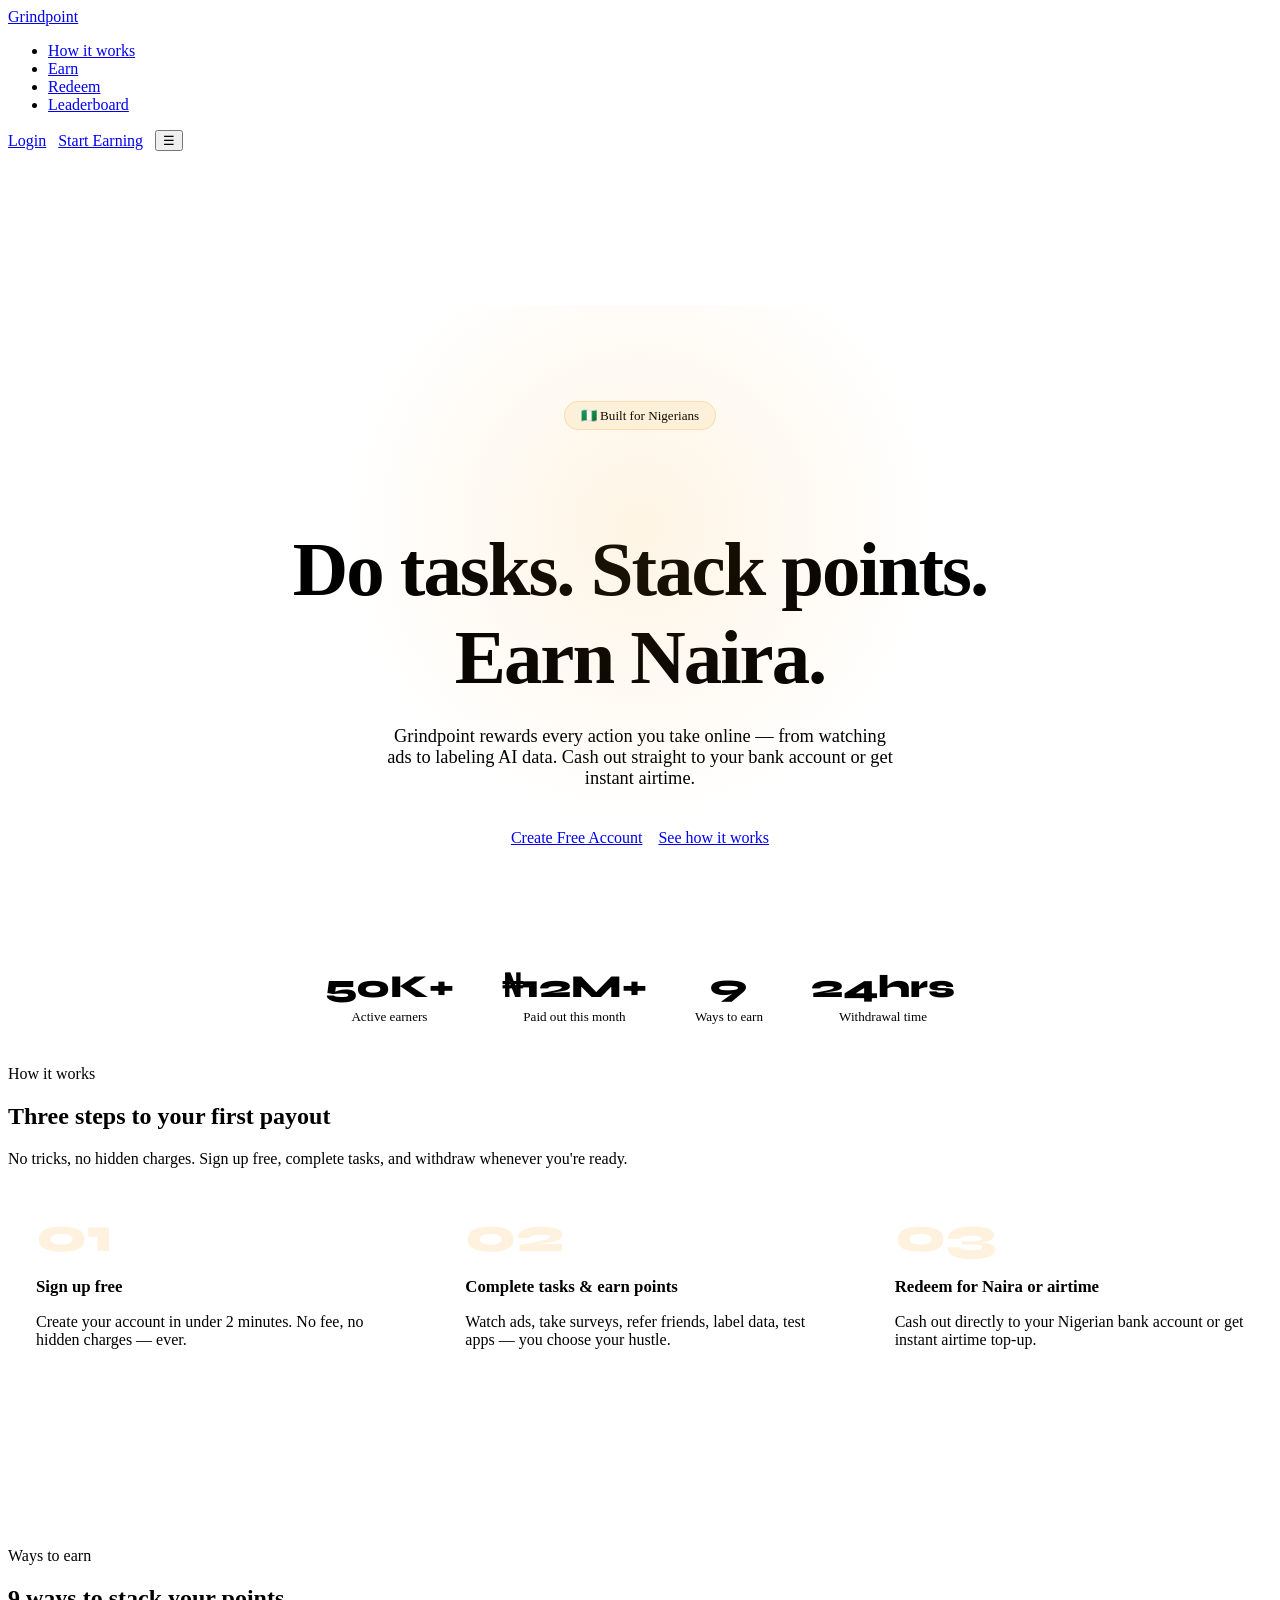
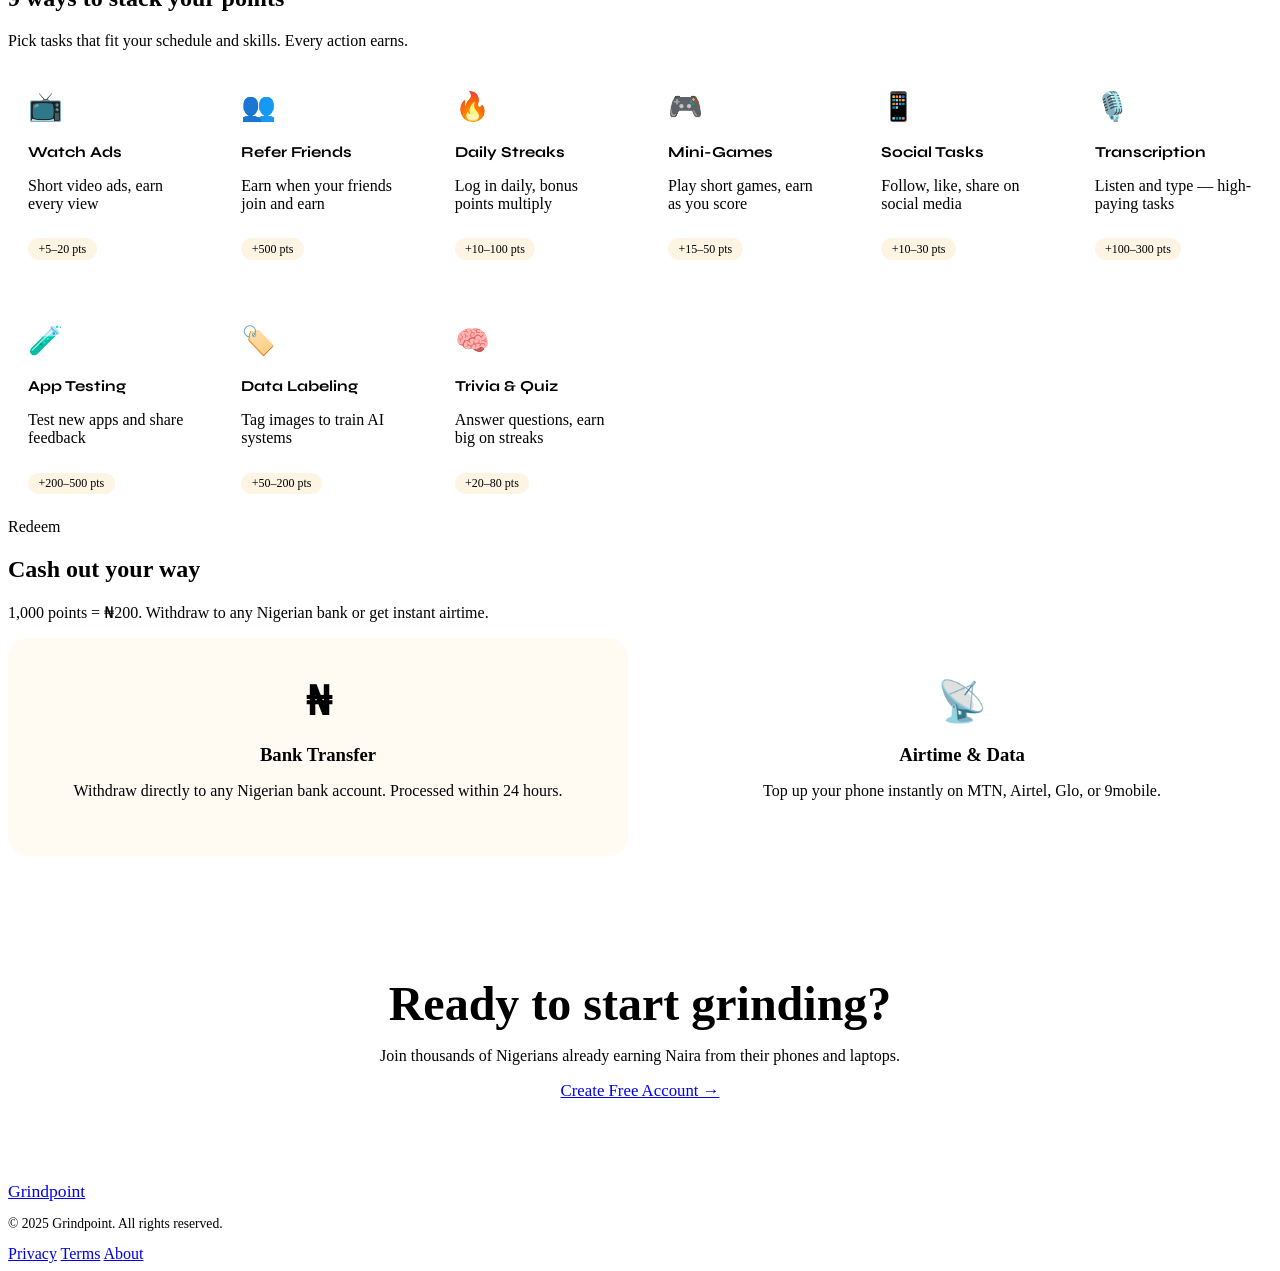
==== index.html @ e547434a "Create index.html for Grindpoint website This commit adds a new HTML file for the Grindpoint website" ====
<!DOCTYPE html>
<html lang="en">
<head>
  <meta charset="UTF-8"/>
  <meta name="viewport" content="width=device-width, initial-scale=1.0"/>
  <title>Grindpoint — Earn Naira Online in Nigeria</title>
  <meta name="description" content="Complete tasks, watch ads, refer friends and earn real Naira. Nigeria's #1 rewards platform."/>
  <!-- Google AdSense -->
  <script async src="https://pagead2.googlesyndication.com/pagead/js/adsbygoogle.js?client=ca-pub-XXXXXXXXXXXXXXXX" crossorigin="anonymous"></script>
  <link rel="preconnect" href="https://fonts.googleapis.com"/>
  <link href="https://fonts.googleapis.com/css2?family=Syne:wght@400;700;800&family=DM+Sans:wght@300;400;500&display=swap" rel="stylesheet"/>
  <link rel="stylesheet" href="css/style.css"/>
  <style>
    .hero { padding: 6rem 5% 5rem; text-align: center; position: relative; overflow: hidden; }
    .hero::before { content:''; position:absolute; top:-80px; left:50%; transform:translateX(-50%); width:600px; height:600px; background:radial-gradient(circle,rgba(245,166,35,0.12) 0%,transparent 70%); pointer-events:none; }
    .hero-badge { display:inline-flex; align-items:center; gap:0.5rem; background:rgba(245,166,35,0.1); border:1px solid rgba(245,166,35,0.25); color:var(--accent); padding:0.35rem 1rem; border-radius:50px; font-size:0.82rem; font-weight:500; margin-bottom:2rem; }
    .hero h1 { font-size:clamp(2.8rem,6vw,5rem); letter-spacing:-2px; margin-bottom:1.5rem; }
    .hero h1 span { color:var(--accent); }
    .hero p { font-size:1.15rem; max-width:520px; margin:0 auto 2.5rem; }
    .hero-btns { display:flex; gap:1rem; justify-content:center; flex-wrap:wrap; }
    .stats-bar { display:flex; justify-content:center; gap:3rem; padding:2.5rem 5%; border-top:1px solid var(--border); border-bottom:1px solid var(--border); flex-wrap:wrap; }
    .stat-item { text-align:center; }
    .stat-num { font-family:'Syne',sans-serif; font-size:2rem; font-weight:800; color:var(--accent); }
    .stat-lbl { font-size:0.82rem; color:var(--muted); margin-top:0.2rem; }
    .steps-grid { display:grid; grid-template-columns:repeat(auto-fit,minmax(220px,1fr)); gap:1.5rem; }
    .step-card { background:var(--card); border:1px solid var(--border); border-radius:var(--radius); padding:1.75rem; transition:border-color 0.2s; }
    .step-card:hover { border-color:rgba(245,166,35,0.3); }
    .step-num { font-family:'Syne',sans-serif; font-size:3rem; font-weight:800; color:rgba(245,166,35,0.15); line-height:1; margin-bottom:1rem; }
    .step-card h3 { font-size:1.05rem; margin-bottom:0.5rem; }
    .earn-grid { display:grid; grid-template-columns:repeat(auto-fill,minmax(180px,1fr)); gap:1rem; }
    .earn-card { background:var(--card); border:1px solid var(--border); border-radius:var(--radius); padding:1.5rem 1.25rem; transition:border-color 0.2s,background 0.2s; }
    .earn-card:hover { border-color:rgba(245,166,35,0.35); background:rgba(245,166,35,0.04); }
    .earn-icon { font-size:1.75rem; margin-bottom:0.75rem; display:block; }
    .earn-card h4 { font-family:'Syne',sans-serif; font-weight:700; font-size:0.95rem; color:var(--text); margin-bottom:0.3rem; }
    .earn-pts { display:inline-block; margin-top:0.6rem; background:rgba(245,166,35,0.12); color:var(--accent); font-size:0.75rem; font-weight:500; padding:0.2rem 0.65rem; border-radius:50px; }
    .redeem-row { display:grid; grid-template-columns:repeat(auto-fit,minmax(260px,1fr)); gap:1.5rem; }
    .redeem-card { background:var(--bg3); border:1px solid var(--border); border-radius:20px; padding:2.5rem 2rem; text-align:center; }
    .redeem-card.featured { border-color:rgba(245,166,35,0.5); background:rgba(245,166,35,0.05); }
    .redeem-big { font-family:'Syne',sans-serif; font-size:2.5rem; font-weight:800; color:var(--accent); margin-bottom:0.5rem; }
    .redeem-card h3 { margin-bottom:0.5rem; }
    .cta-section { text-align:center; background:var(--bg2); border-top:1px solid var(--border); padding:5rem 5%; }
    .cta-section h2 { font-size:clamp(2rem,4vw,3rem); margin-bottom:1rem; }
    .ad-slot { margin: 2rem auto; max-width: 728px; text-align: center; min-height: 90px; background: var(--card); border: 1px dashed var(--border); border-radius: var(--radius); display: flex; align-items: center; justify-content: center; }
  </style>
</head>
<body>

<nav>
  <a href="index.html" class="logo">Grind<span>point</span></a>
  <ul class="nav-links" id="nav-links">
    <li><a href="#how-it-works">How it works</a></li>
    <li><a href="#earn">Earn</a></li>
    <li><a href="#redeem">Redeem</a></li>
    <li><a href="leaderboard.html">Leaderboard</a></li>
  </ul>
  <div style="display:flex;gap:0.75rem;align-items:center;">
    <a href="login.html" class="btn btn-ghost btn-sm">Login</a>
    <a href="register.html" class="btn btn-primary btn-sm">Start Earning</a>
    <button class="nav-mobile-toggle" onclick="document.getElementById('nav-links').classList.toggle('open')">☰</button>
  </div>
</nav>

<!-- AdSense Banner -->
<div class="ad-slot">
  <ins class="adsbygoogle" style="display:block" data-ad-client="ca-pub-XXXXXXXXXXXXXXXX" data-ad-slot="1234567890" data-ad-format="auto" data-full-width-responsive="true"></ins>
</div>

<!-- HERO -->
<section class="hero">
  <div class="hero-badge fade-up">🇳🇬 Built for Nigerians</div>
  <h1 class="fade-up-2">Do tasks. Stack points.<br><span>Earn Naira.</span></h1>
  <p class="fade-up-3">Grindpoint rewards every action you take online — from watching ads to labeling AI data. Cash out straight to your bank account or get instant airtime.</p>
  <div class="hero-btns fade-up-3">
    <a href="register.html" class="btn btn-primary">Create Free Account</a>
    <a href="#how-it-works" class="btn btn-ghost">See how it works</a>
  </div>
</section>

<!-- STATS -->
<div class="stats-bar">
  <div class="stat-item"><div class="stat-num">50K+</div><div class="stat-lbl">Active earners</div></div>
  <div class="stat-item"><div class="stat-num">₦12M+</div><div class="stat-lbl">Paid out this month</div></div>
  <div class="stat-item"><div class="stat-num">9</div><div class="stat-lbl">Ways to earn</div></div>
  <div class="stat-item"><div class="stat-num">24hrs</div><div class="stat-lbl">Withdrawal time</div></div>
</div>

<!-- HOW IT WORKS -->
<section class="section" id="how-it-works">
  <div class="container">
    <div class="section-label">How it works</div>
    <h2 class="section-title">Three steps to your first payout</h2>
    <p class="section-sub">No tricks, no hidden charges. Sign up free, complete tasks, and withdraw whenever you're ready.</p>
    <div class="steps-grid">
      <div class="step-card"><div class="step-num">01</div><h3>Sign up free</h3><p>Create your account in under 2 minutes. No fee, no hidden charges — ever.</p></div>
      <div class="step-card"><div class="step-num">02</div><h3>Complete tasks & earn points</h3><p>Watch ads, take surveys, refer friends, label data, test apps — you choose your hustle.</p></div>
      <div class="step-card"><div class="step-num">03</div><h3>Redeem for Naira or airtime</h3><p>Cash out directly to your Nigerian bank account or get instant airtime top-up.</p></div>
    </div>
  </div>
</section>

<!-- AdSense mid-page -->
<div class="ad-slot container">
  <ins class="adsbygoogle" style="display:block" data-ad-client="ca-pub-XXXXXXXXXXXXXXXX" data-ad-slot="0987654321" data-ad-format="auto" data-full-width-responsive="true"></ins>
</div>

<!-- EARN METHODS -->
<section class="section" id="earn" style="background:var(--bg2);">
  <div class="container">
    <div class="section-label">Ways to earn</div>
    <h2 class="section-title">9 ways to stack your points</h2>
    <p class="section-sub">Pick tasks that fit your schedule and skills. Every action earns.</p>
    <div class="earn-grid">
      <div class="earn-card"><span class="earn-icon">📺</span><h4>Watch Ads</h4><p>Short video ads, earn every view</p><span class="earn-pts">+5–20 pts</span></div>
      <div class="earn-card"><span class="earn-icon">👥</span><h4>Refer Friends</h4><p>Earn when your friends join and earn</p><span class="earn-pts">+500 pts</span></div>
      <div class="earn-card"><span class="earn-icon">🔥</span><h4>Daily Streaks</h4><p>Log in daily, bonus points multiply</p><span class="earn-pts">+10–100 pts</span></div>
      <div class="earn-card"><span class="earn-icon">🎮</span><h4>Mini-Games</h4><p>Play short games, earn as you score</p><span class="earn-pts">+15–50 pts</span></div>
      <div class="earn-card"><span class="earn-icon">📱</span><h4>Social Tasks</h4><p>Follow, like, share on social media</p><span class="earn-pts">+10–30 pts</span></div>
      <div class="earn-card"><span class="earn-icon">🎙️</span><h4>Transcription</h4><p>Listen and type — high-paying tasks</p><span class="earn-pts">+100–300 pts</span></div>
      <div class="earn-card"><span class="earn-icon">🧪</span><h4>App Testing</h4><p>Test new apps and share feedback</p><span class="earn-pts">+200–500 pts</span></div>
      <div class="earn-card"><span class="earn-icon">🏷️</span><h4>Data Labeling</h4><p>Tag images to train AI systems</p><span class="earn-pts">+50–200 pts</span></div>
      <div class="earn-card"><span class="earn-icon">🧠</span><h4>Trivia & Quiz</h4><p>Answer questions, earn big on streaks</p><span class="earn-pts">+20–80 pts</span></div>
    </div>
  </div>
</section>

<!-- REDEEM -->
<section class="section" id="redeem">
  <div class="container">
    <div class="section-label">Redeem</div>
    <h2 class="section-title">Cash out your way</h2>
    <p class="section-sub">1,000 points = ₦200. Withdraw to any Nigerian bank or get instant airtime.</p>
    <div class="redeem-row">
      <div class="redeem-card featured"><div class="redeem-big">₦</div><h3>Bank Transfer</h3><p>Withdraw directly to any Nigerian bank account. Processed within 24 hours.</p></div>
      <div class="redeem-card"><div class="redeem-big">📡</div><h3>Airtime & Data</h3><p>Top up your phone instantly on MTN, Airtel, Glo, or 9mobile.</p></div>
    </div>
  </div>
</section>

<!-- CTA -->
<section class="cta-section">
  <h2>Ready to start grinding?</h2>
  <p>Join thousands of Nigerians already earning Naira from their phones and laptops.</p>
  <a href="register.html" class="btn btn-primary" style="font-size:1.05rem;padding:1rem 2.5rem;margin-top:1rem;">Create Free Account →</a>
</section>

<footer>
  <a href="index.html" class="logo" style="font-size:1.1rem;">Grind<span>point</span></a>
  <p style="font-size:0.85rem;">© 2025 Grindpoint. All rights reserved.</p>
  <div class="footer-links">
    <a href="privacy.html">Privacy</a>
    <a href="terms.html">Terms</a>
    <a href="about.html">About</a>
  </div>
</footer>

<script>(adsbygoogle = window.adsbygoogle || []).push({});</script>
</body>
</html>
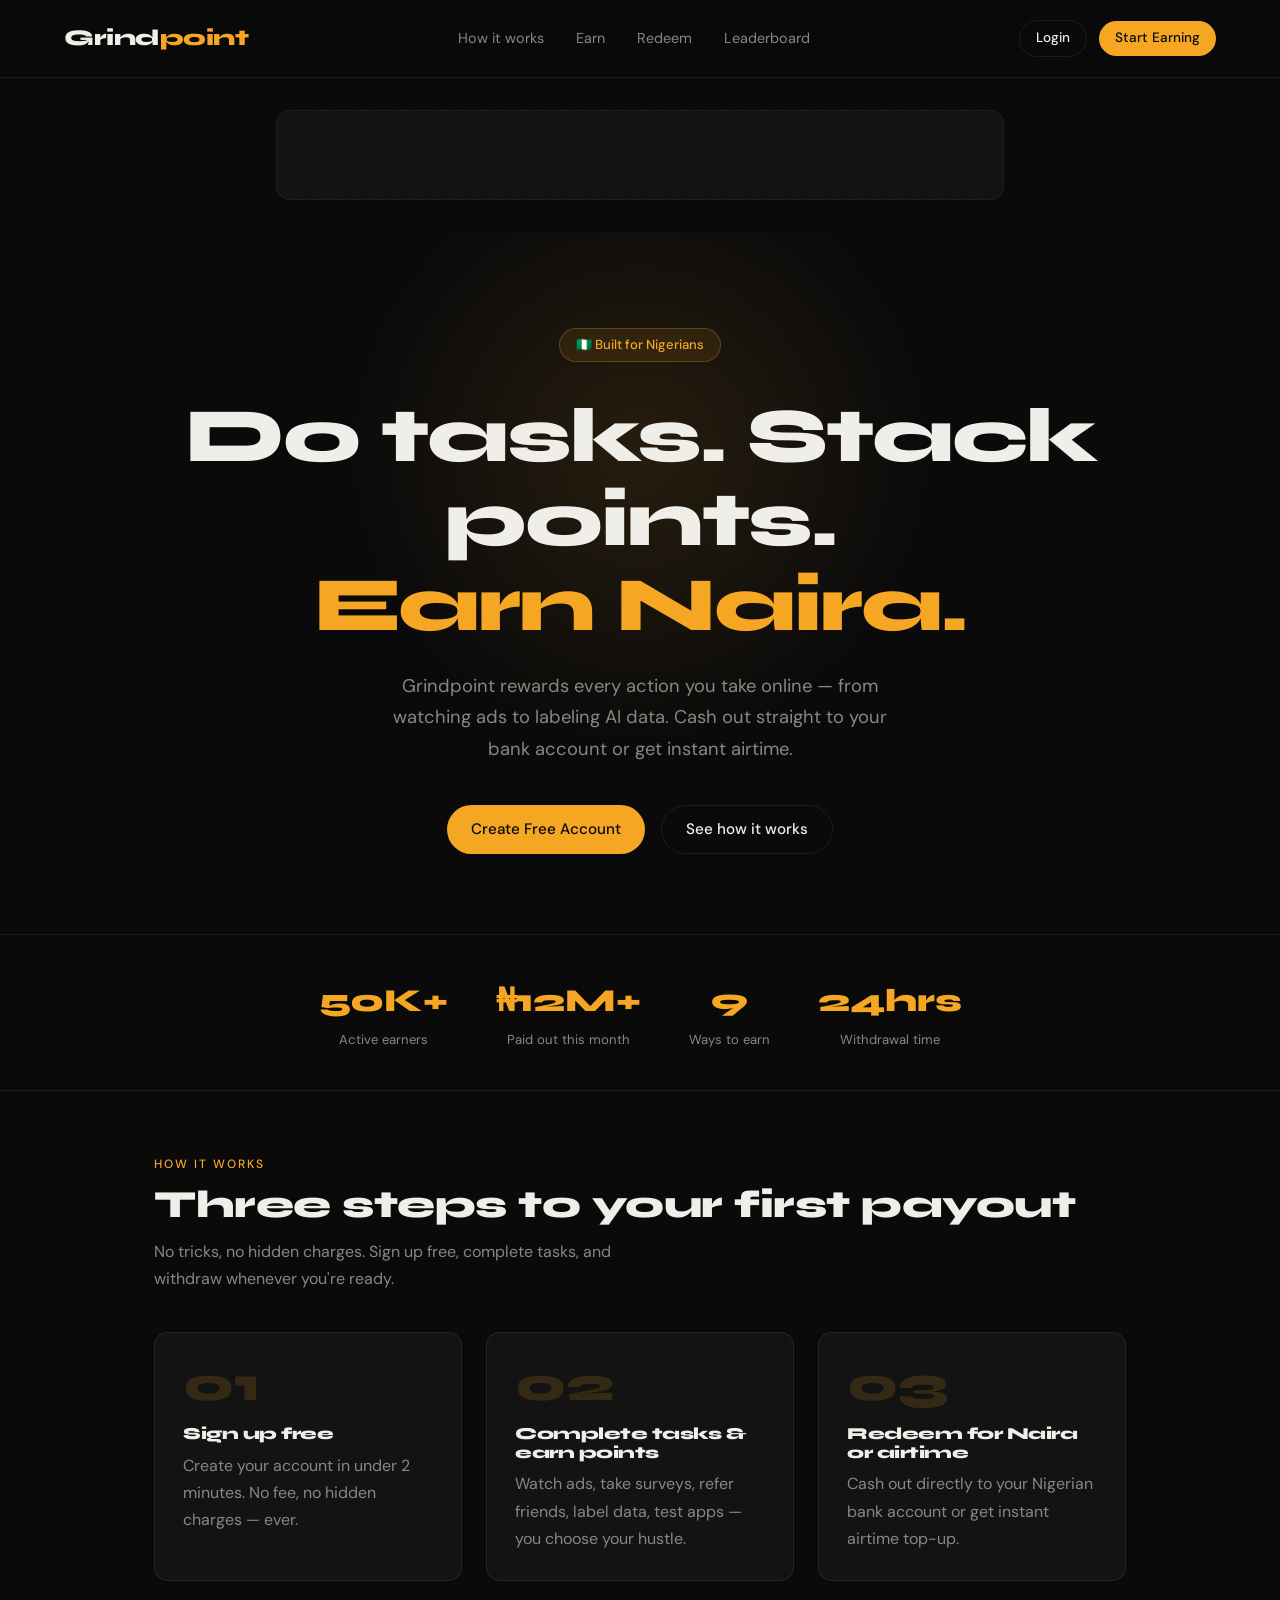
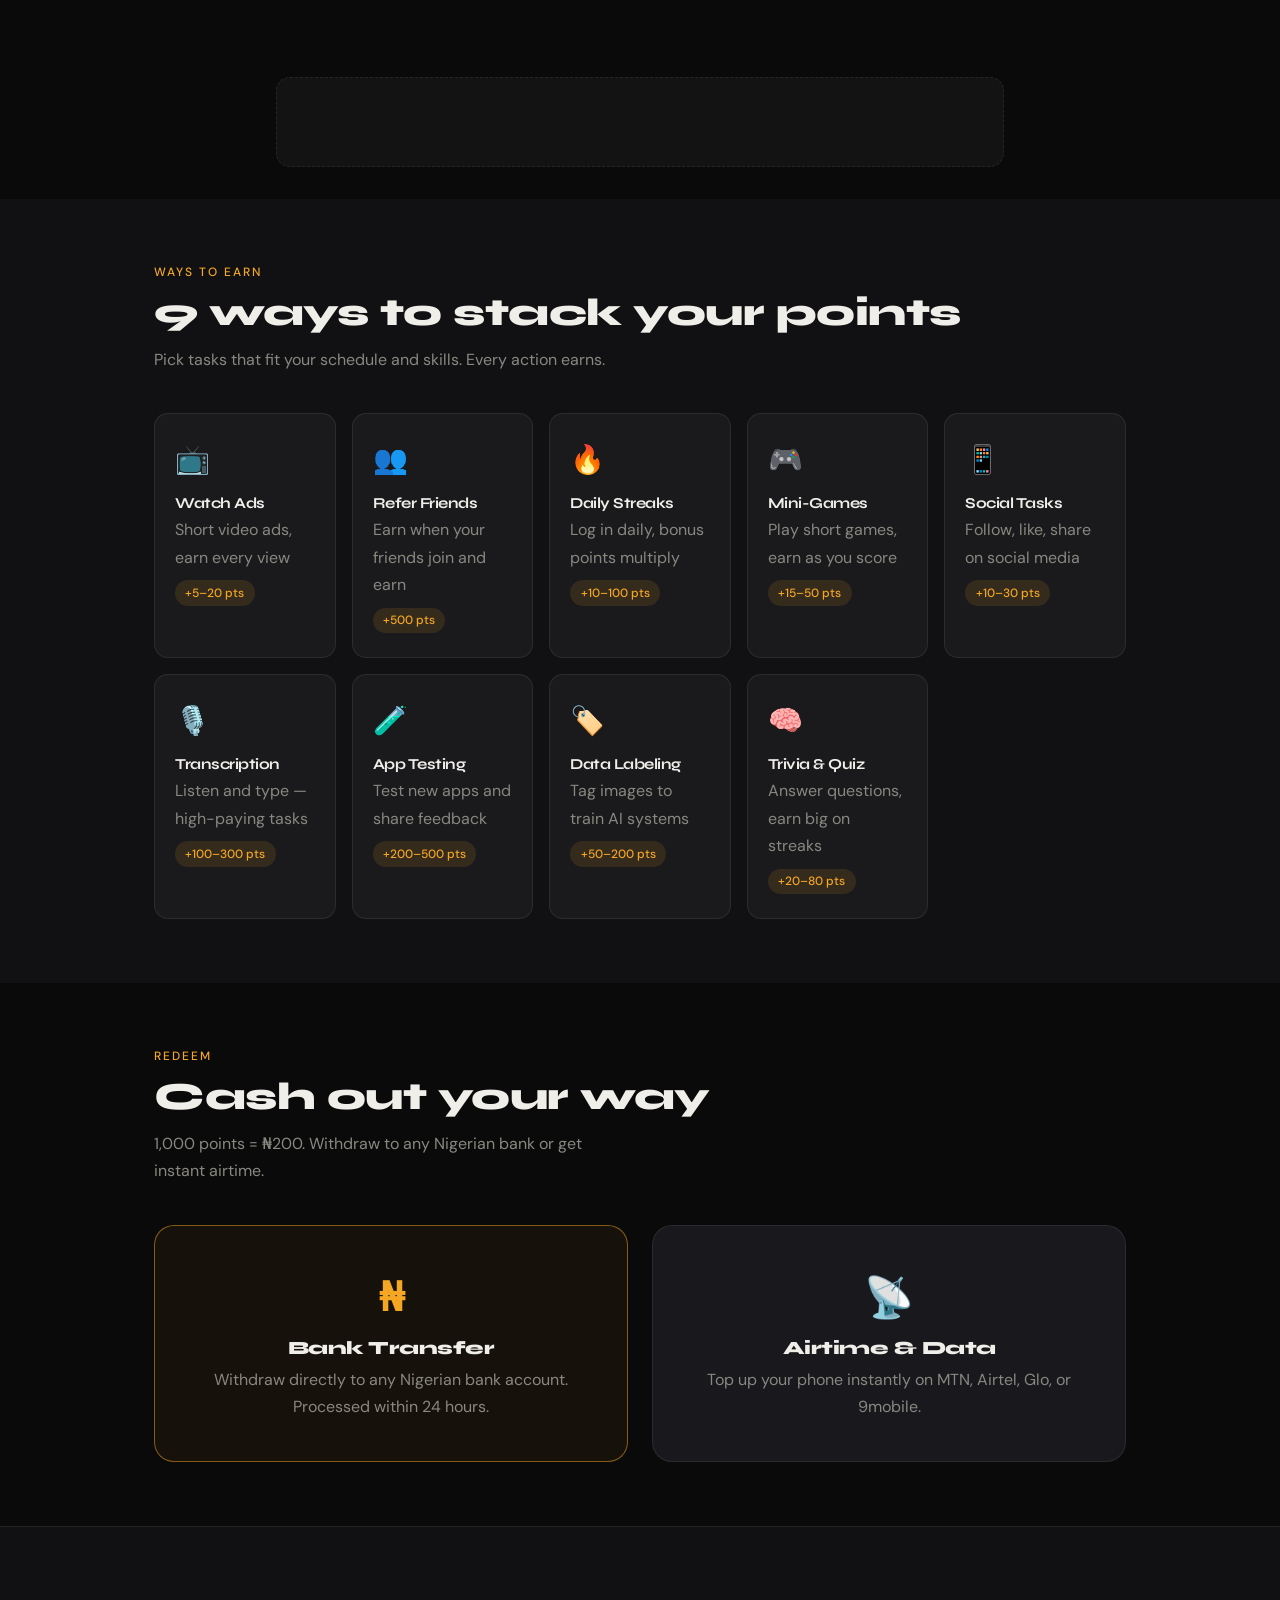
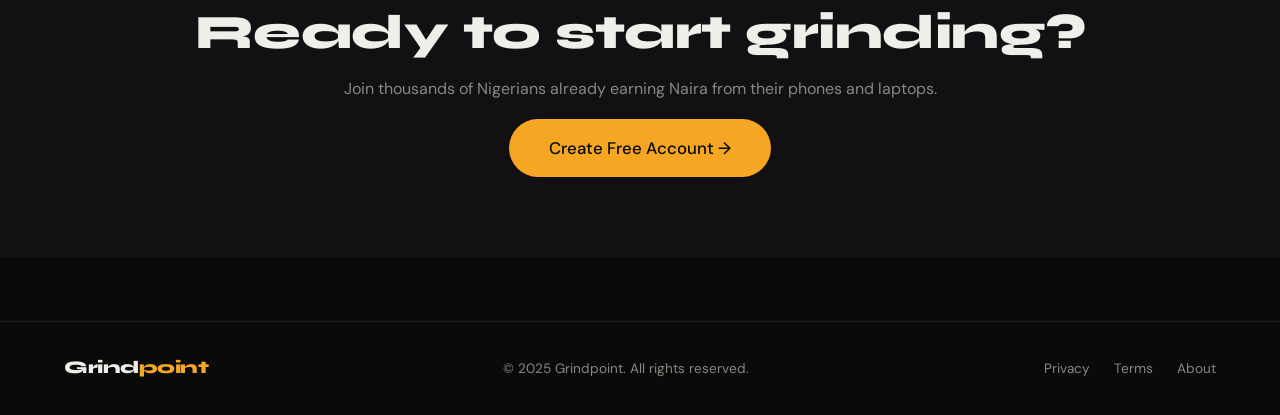
==== commit 2af09536: "Add Google Ads script to index.html Added Google Ads script for monetization." ====
--- a/index.html
+++ b/index.html
@@ -1,6 +1,8 @@
 <!DOCTYPE html>
 <html lang="en">
 <head>
+  <script async src="https://pagead2.googlesyndication.com/pagead/js/adsbygoogle.js?client=ca-pub-2584816616413650"
+     crossorigin="anonymous"></script>
   <meta charset="UTF-8"/>
   <meta name="viewport" content="width=device-width, initial-scale=1.0"/>
   <title>Grindpoint — Earn Naira Online in Nigeria</title>
--- a/css/style.css
+++ b/css/style.css
@@ -0,0 +1,416 @@
+/* =============================================
+   GRINDPOINT — Global Stylesheet
+   Dark mode, Nigerian hustle energy
+   ============================================= */
+
+*, *::before, *::after { box-sizing: border-box; margin: 0; padding: 0; }
+
+:root {
+  --bg:       #0a0a0b;
+  --bg2:      #111114;
+  --bg3:      #18181d;
+  --bg4:      #1f1f26;
+  --accent:   #f5a623;
+  --accent2:  #ff6b35;
+  --success:  #22c55e;
+  --danger:   #ef4444;
+  --warning:  #f59e0b;
+  --text:     #f0eee8;
+  --muted:    #888880;
+  --border:   rgba(255,255,255,0.08);
+  --card:     rgba(255,255,255,0.04);
+  --radius:   14px;
+  --radius-sm:8px;
+  --shadow:   0 4px 24px rgba(0,0,0,0.4);
+}
+
+body {
+  background: var(--bg);
+  color: var(--text);
+  font-family: 'DM Sans', sans-serif;
+  font-size: 16px;
+  line-height: 1.6;
+  min-height: 100vh;
+  overflow-x: hidden;
+}
+
+/* ── Typography ─────────────────────────────── */
+h1,h2,h3,h4,h5 {
+  font-family: 'Syne', sans-serif;
+  font-weight: 800;
+  line-height: 1.1;
+  letter-spacing: -0.5px;
+}
+
+a { color: var(--accent); text-decoration: none; }
+a:hover { opacity: 0.85; }
+
+p { color: var(--muted); line-height: 1.7; }
+
+/* ── Layout ─────────────────────────────────── */
+.container { max-width: 1100px; margin: 0 auto; padding: 0 5%; }
+.container-sm { max-width: 560px; margin: 0 auto; padding: 0 5%; }
+
+/* ── Navigation ─────────────────────────────── */
+nav {
+  display: flex;
+  align-items: center;
+  justify-content: space-between;
+  padding: 1.25rem 5%;
+  border-bottom: 1px solid var(--border);
+  position: sticky;
+  top: 0;
+  background: rgba(10,10,11,0.92);
+  backdrop-filter: blur(12px);
+  z-index: 100;
+}
+
+.logo {
+  font-family: 'Syne', sans-serif;
+  font-weight: 800;
+  font-size: 1.4rem;
+  letter-spacing: -0.5px;
+  color: var(--text);
+}
+.logo span { color: var(--accent); }
+
+.nav-links { display: flex; gap: 2rem; list-style: none; align-items: center; }
+.nav-links a { color: var(--muted); font-size: 0.9rem; transition: color 0.2s; }
+.nav-links a:hover { color: var(--text); }
+.nav-links a.active { color: var(--text); }
+
+.nav-mobile-toggle { display: none; background: none; border: none; color: var(--text); font-size: 1.5rem; cursor: pointer; }
+
+/* ── Buttons ─────────────────────────────────── */
+.btn {
+  display: inline-flex;
+  align-items: center;
+  gap: 0.5rem;
+  padding: 0.7rem 1.5rem;
+  border-radius: 50px;
+  font-family: 'DM Sans', sans-serif;
+  font-weight: 500;
+  font-size: 0.95rem;
+  cursor: pointer;
+  border: none;
+  transition: opacity 0.2s, transform 0.15s;
+  text-decoration: none;
+}
+.btn:hover { opacity: 0.88; transform: translateY(-1px); }
+.btn:active { transform: translateY(0); }
+
+.btn-primary { background: var(--accent); color: #0a0a0b; }
+.btn-ghost { background: transparent; color: var(--text); border: 1px solid var(--border); }
+.btn-ghost:hover { border-color: rgba(255,255,255,0.25); background: var(--card); }
+.btn-danger { background: var(--danger); color: #fff; }
+.btn-success { background: var(--success); color: #fff; }
+.btn-sm { padding: 0.4rem 1rem; font-size: 0.85rem; }
+.btn-block { width: 100%; justify-content: center; border-radius: var(--radius); }
+.btn:disabled { opacity: 0.5; cursor: not-allowed; transform: none; }
+
+/* ── Cards ───────────────────────────────────── */
+.card {
+  background: var(--card);
+  border: 1px solid var(--border);
+  border-radius: var(--radius);
+  padding: 1.5rem;
+  transition: border-color 0.2s;
+}
+.card:hover { border-color: rgba(245,166,35,0.25); }
+.card-title {
+  font-family: 'Syne', sans-serif;
+  font-weight: 700;
+  font-size: 1rem;
+  color: var(--text);
+  margin-bottom: 0.4rem;
+}
+
+/* ── Forms ───────────────────────────────────── */
+.form-group { margin-bottom: 1.25rem; }
+.form-label {
+  display: block;
+  font-size: 0.85rem;
+  font-weight: 500;
+  color: var(--muted);
+  margin-bottom: 0.4rem;
+  letter-spacing: 0.3px;
+}
+.form-input {
+  width: 100%;
+  background: var(--bg3);
+  border: 1px solid var(--border);
+  border-radius: var(--radius-sm);
+  color: var(--text);
+  font-family: 'DM Sans', sans-serif;
+  font-size: 0.95rem;
+  padding: 0.75rem 1rem;
+  outline: none;
+  transition: border-color 0.2s;
+}
+.form-input:focus { border-color: var(--accent); }
+.form-input::placeholder { color: var(--muted); }
+select.form-input { cursor: pointer; }
+
+/* ── Alerts ──────────────────────────────────── */
+.alert {
+  padding: 0.85rem 1.1rem;
+  border-radius: var(--radius-sm);
+  font-size: 0.9rem;
+  margin-bottom: 1rem;
+  display: none;
+}
+.alert.show { display: block; }
+.alert-error { background: rgba(239,68,68,0.12); border: 1px solid rgba(239,68,68,0.3); color: #fca5a5; }
+.alert-success { background: rgba(34,197,94,0.12); border: 1px solid rgba(34,197,94,0.3); color: #86efac; }
+.alert-info { background: rgba(245,166,35,0.1); border: 1px solid rgba(245,166,35,0.25); color: var(--accent); }
+
+/* ── Badges ──────────────────────────────────── */
+.badge {
+  display: inline-flex;
+  align-items: center;
+  gap: 0.3rem;
+  padding: 0.2rem 0.7rem;
+  border-radius: 50px;
+  font-size: 0.75rem;
+  font-weight: 500;
+}
+.badge-accent { background: rgba(245,166,35,0.12); color: var(--accent); border: 1px solid rgba(245,166,35,0.25); }
+.badge-success { background: rgba(34,197,94,0.12); color: var(--success); }
+.badge-danger { background: rgba(239,68,68,0.12); color: var(--danger); }
+.badge-muted { background: var(--card); color: var(--muted); }
+
+/* ── Points display ──────────────────────────── */
+.points-big {
+  font-family: 'Syne', sans-serif;
+  font-size: 2.8rem;
+  font-weight: 800;
+  color: var(--accent);
+  line-height: 1;
+}
+.points-label { font-size: 0.82rem; color: var(--muted); margin-top: 0.3rem; }
+
+/* ── Tables ──────────────────────────────────── */
+.table-wrap { overflow-x: auto; border-radius: var(--radius); border: 1px solid var(--border); }
+table { width: 100%; border-collapse: collapse; font-size: 0.9rem; }
+thead { background: var(--bg3); }
+thead th { padding: 0.9rem 1rem; text-align: left; font-size: 0.78rem; color: var(--muted); font-weight: 500; letter-spacing: 0.5px; text-transform: uppercase; }
+tbody tr { border-top: 1px solid var(--border); transition: background 0.15s; }
+tbody tr:hover { background: var(--card); }
+tbody td { padding: 0.85rem 1rem; color: var(--text); }
+
+/* ── Section styles ──────────────────────────── */
+.section { padding: 4rem 0; }
+.section-label { font-size: 0.75rem; font-weight: 500; color: var(--accent); letter-spacing: 2px; text-transform: uppercase; margin-bottom: 0.6rem; }
+.section-title { font-size: clamp(1.8rem, 3vw, 2.5rem); margin-bottom: 0.75rem; }
+.section-sub { color: var(--muted); max-width: 480px; margin-bottom: 2.5rem; }
+
+/* ── Divider ─────────────────────────────────── */
+.divider { border: none; border-top: 1px solid var(--border); margin: 2rem 0; }
+
+/* ── Loader ──────────────────────────────────── */
+.spinner {
+  width: 20px; height: 20px;
+  border: 2px solid rgba(245,166,35,0.3);
+  border-top-color: var(--accent);
+  border-radius: 50%;
+  animation: spin 0.6s linear infinite;
+  display: inline-block;
+}
+@keyframes spin { to { transform: rotate(360deg); } }
+
+.page-loader {
+  position: fixed; inset: 0;
+  background: var(--bg);
+  display: flex; align-items: center; justify-content: center;
+  z-index: 999;
+  transition: opacity 0.3s;
+}
+.page-loader.hidden { opacity: 0; pointer-events: none; }
+
+/* ── Toast notifications ─────────────────────── */
+#toast-container {
+  position: fixed;
+  bottom: 2rem; right: 2rem;
+  z-index: 9999;
+  display: flex;
+  flex-direction: column;
+  gap: 0.75rem;
+}
+.toast {
+  background: var(--bg3);
+  border: 1px solid var(--border);
+  border-radius: var(--radius-sm);
+  padding: 0.85rem 1.25rem;
+  font-size: 0.9rem;
+  color: var(--text);
+  min-width: 260px;
+  animation: slideIn 0.3s ease;
+  display: flex;
+  align-items: center;
+  gap: 0.75rem;
+}
+.toast.success { border-color: rgba(34,197,94,0.4); }
+.toast.error { border-color: rgba(239,68,68,0.4); }
+@keyframes slideIn { from { opacity:0; transform: translateX(20px); } to { opacity:1; transform: translateX(0); } }
+
+/* ── Stats grid ──────────────────────────────── */
+.stats-row {
+  display: grid;
+  grid-template-columns: repeat(auto-fit, minmax(160px, 1fr));
+  gap: 1rem;
+  margin-bottom: 2rem;
+}
+.stat-card {
+  background: var(--card);
+  border: 1px solid var(--border);
+  border-radius: var(--radius);
+  padding: 1.25rem;
+}
+.stat-num { font-family: 'Syne', sans-serif; font-size: 1.8rem; font-weight: 800; color: var(--accent); }
+.stat-lbl { font-size: 0.8rem; color: var(--muted); margin-top: 0.2rem; }
+
+/* ── Auth pages ──────────────────────────────── */
+.auth-wrap {
+  min-height: 100vh;
+  display: flex;
+  align-items: center;
+  justify-content: center;
+  padding: 2rem 5%;
+}
+.auth-box {
+  background: var(--bg2);
+  border: 1px solid var(--border);
+  border-radius: 20px;
+  padding: 2.5rem;
+  width: 100%;
+  max-width: 440px;
+}
+.auth-logo { text-align: center; margin-bottom: 2rem; }
+.auth-title { font-family: 'Syne', sans-serif; font-size: 1.6rem; font-weight: 800; margin-bottom: 0.4rem; }
+.auth-sub { color: var(--muted); font-size: 0.9rem; margin-bottom: 2rem; }
+
+/* ── Dashboard sidebar layout ────────────────── */
+.dash-layout {
+  display: flex;
+  min-height: 100vh;
+}
+.sidebar {
+  width: 240px;
+  background: var(--bg2);
+  border-right: 1px solid var(--border);
+  padding: 1.5rem 0;
+  position: fixed;
+  top: 0;
+  left: 0;
+  height: 100vh;
+  overflow-y: auto;
+  z-index: 50;
+  transition: transform 0.3s;
+}
+.sidebar-logo { padding: 0 1.5rem 1.5rem; border-bottom: 1px solid var(--border); margin-bottom: 1rem; }
+.sidebar-nav { list-style: none; }
+.sidebar-nav li a {
+  display: flex;
+  align-items: center;
+  gap: 0.75rem;
+  padding: 0.75rem 1.5rem;
+  color: var(--muted);
+  font-size: 0.9rem;
+  transition: color 0.2s, background 0.2s;
+  border-radius: 0;
+}
+.sidebar-nav li a:hover { color: var(--text); background: var(--card); }
+.sidebar-nav li a.active { color: var(--accent); background: rgba(245,166,35,0.08); border-right: 2px solid var(--accent); }
+.sidebar-nav li a .nav-icon { font-size: 1.1rem; width: 20px; text-align: center; }
+
+.dash-main {
+  margin-left: 240px;
+  flex: 1;
+  padding: 2rem;
+  max-width: calc(100% - 240px);
+}
+.dash-header-bar {
+  display: flex;
+  justify-content: space-between;
+  align-items: center;
+  margin-bottom: 2rem;
+}
+.dash-header-bar h1 { font-size: 1.5rem; }
+
+/* ── Task cards ──────────────────────────────── */
+.tasks-grid { display: grid; grid-template-columns: repeat(auto-fill, minmax(280px,1fr)); gap: 1.25rem; }
+.task-card {
+  background: var(--card);
+  border: 1px solid var(--border);
+  border-radius: var(--radius);
+  padding: 1.5rem;
+  display: flex;
+  flex-direction: column;
+  gap: 0.75rem;
+  transition: border-color 0.2s;
+}
+.task-card:hover { border-color: rgba(245,166,35,0.3); }
+.task-card.completed { opacity: 0.5; pointer-events: none; }
+.task-icon { font-size: 2rem; }
+.task-title { font-family: 'Syne', sans-serif; font-weight: 700; font-size: 1rem; color: var(--text); }
+.task-desc { font-size: 0.85rem; color: var(--muted); flex: 1; }
+.task-pts { color: var(--accent); font-family: 'Syne', sans-serif; font-weight: 800; font-size: 1.1rem; }
+.task-footer { display: flex; justify-content: space-between; align-items: center; margin-top: 0.5rem; }
+
+/* ── Leaderboard ─────────────────────────────── */
+.lb-item {
+  display: flex;
+  align-items: center;
+  gap: 1rem;
+  padding: 0.9rem 1.25rem;
+  background: var(--card);
+  border: 1px solid var(--border);
+  border-radius: var(--radius-sm);
+  margin-bottom: 0.6rem;
+}
+.lb-rank { font-family: 'Syne', sans-serif; font-weight: 800; font-size: 1.1rem; width: 32px; color: var(--muted); }
+.lb-rank.gold { color: #fbbf24; }
+.lb-rank.silver { color: #94a3b8; }
+.lb-rank.bronze { color: #c2895a; }
+.lb-name { flex: 1; font-weight: 500; }
+.lb-pts { font-family: 'Syne', sans-serif; font-weight: 800; color: var(--accent); }
+
+/* ── Footer ──────────────────────────────────── */
+footer {
+  border-top: 1px solid var(--border);
+  padding: 2rem 5%;
+  display: flex;
+  justify-content: space-between;
+  align-items: center;
+  flex-wrap: wrap;
+  gap: 1rem;
+  margin-top: 4rem;
+}
+footer p { font-size: 0.85rem; }
+.footer-links { display: flex; gap: 1.5rem; }
+.footer-links a { color: var(--muted); font-size: 0.85rem; }
+
+/* ── Animations ──────────────────────────────── */
+@keyframes fadeUp {
+  from { opacity: 0; transform: translateY(20px); }
+  to   { opacity: 1; transform: translateY(0); }
+}
+.fade-up { animation: fadeUp 0.5s ease both; }
+.fade-up-2 { animation: fadeUp 0.5s 0.1s ease both; }
+.fade-up-3 { animation: fadeUp 0.5s 0.2s ease both; }
+
+/* ── Responsive ──────────────────────────────── */
+@media (max-width: 768px) {
+  .nav-links { display: none; }
+  .nav-links.open { display: flex; flex-direction: column; position: absolute; top: 100%; left: 0; right: 0; background: var(--bg2); border-bottom: 1px solid var(--border); padding: 1.5rem 5%; gap: 1.25rem; }
+  .nav-mobile-toggle { display: block; }
+
+  .sidebar { transform: translateX(-100%); }
+  .sidebar.open { transform: translateX(0); }
+  .dash-main { margin-left: 0; max-width: 100%; }
+
+  .tasks-grid { grid-template-columns: 1fr; }
+  .stats-row { grid-template-columns: repeat(2, 1fr); }
+
+  footer { flex-direction: column; text-align: center; }
+}
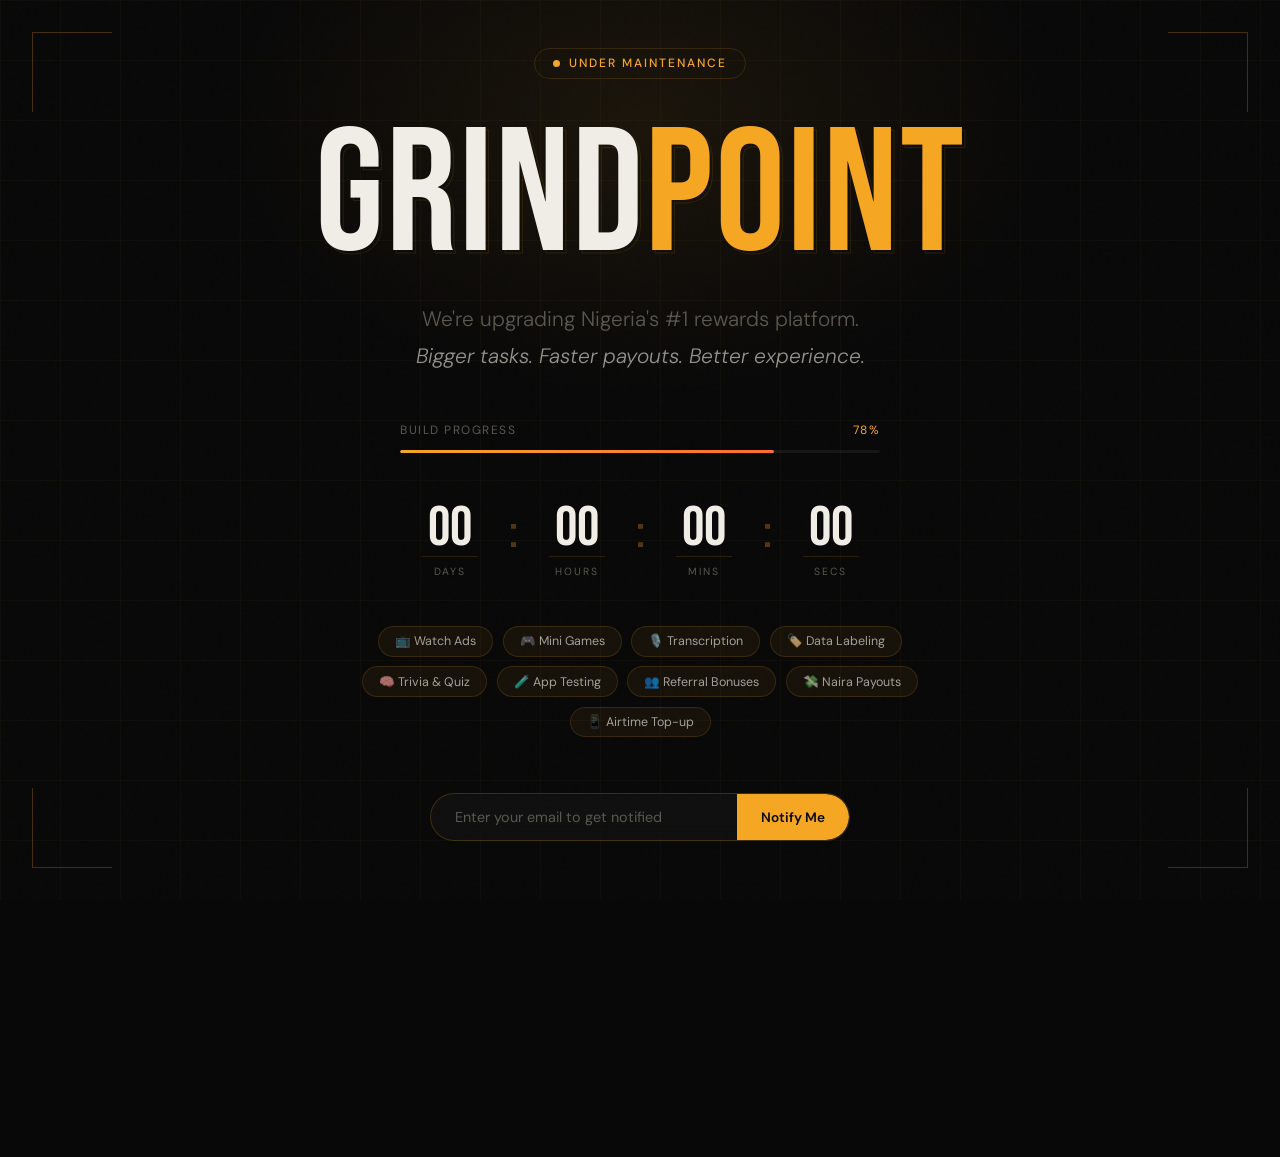
==== commit 3d2c9cea: "Update index.html for maintenance mode Removed ads and updated content for maintenance mode." ====
--- a/index.html
+++ b/index.html
@@ -1,160 +1,596 @@
 <!DOCTYPE html>
 <html lang="en">
 <head>
-  <script async src="https://pagead2.googlesyndication.com/pagead/js/adsbygoogle.js?client=ca-pub-2584816616413650"
-     crossorigin="anonymous"></script>
   <meta charset="UTF-8"/>
   <meta name="viewport" content="width=device-width, initial-scale=1.0"/>
-  <title>Grindpoint — Earn Naira Online in Nigeria</title>
-  <meta name="description" content="Complete tasks, watch ads, refer friends and earn real Naira. Nigeria's #1 rewards platform."/>
-  <!-- Google AdSense -->
-  <script async src="https://pagead2.googlesyndication.com/pagead/js/adsbygoogle.js?client=ca-pub-XXXXXXXXXXXXXXXX" crossorigin="anonymous"></script>
+  <title>Grindpoint — Coming Soon</title>
+  <meta name="description" content="Grindpoint is getting an upgrade. Nigeria's #1 rewards platform is coming back bigger and better."/>
   <link rel="preconnect" href="https://fonts.googleapis.com"/>
-  <link href="https://fonts.googleapis.com/css2?family=Syne:wght@400;700;800&family=DM+Sans:wght@300;400;500&display=swap" rel="stylesheet"/>
-  <link rel="stylesheet" href="css/style.css"/>
+  <link href="https://fonts.googleapis.com/css2?family=Bebas+Neue&family=DM+Sans:ital,wght@0,300;0,400;0,500;1,300&display=swap" rel="stylesheet"/>
   <style>
-    .hero { padding: 6rem 5% 5rem; text-align: center; position: relative; overflow: hidden; }
-    .hero::before { content:''; position:absolute; top:-80px; left:50%; transform:translateX(-50%); width:600px; height:600px; background:radial-gradient(circle,rgba(245,166,35,0.12) 0%,transparent 70%); pointer-events:none; }
-    .hero-badge { display:inline-flex; align-items:center; gap:0.5rem; background:rgba(245,166,35,0.1); border:1px solid rgba(245,166,35,0.25); color:var(--accent); padding:0.35rem 1rem; border-radius:50px; font-size:0.82rem; font-weight:500; margin-bottom:2rem; }
-    .hero h1 { font-size:clamp(2.8rem,6vw,5rem); letter-spacing:-2px; margin-bottom:1.5rem; }
-    .hero h1 span { color:var(--accent); }
-    .hero p { font-size:1.15rem; max-width:520px; margin:0 auto 2.5rem; }
-    .hero-btns { display:flex; gap:1rem; justify-content:center; flex-wrap:wrap; }
-    .stats-bar { display:flex; justify-content:center; gap:3rem; padding:2.5rem 5%; border-top:1px solid var(--border); border-bottom:1px solid var(--border); flex-wrap:wrap; }
-    .stat-item { text-align:center; }
-    .stat-num { font-family:'Syne',sans-serif; font-size:2rem; font-weight:800; color:var(--accent); }
-    .stat-lbl { font-size:0.82rem; color:var(--muted); margin-top:0.2rem; }
-    .steps-grid { display:grid; grid-template-columns:repeat(auto-fit,minmax(220px,1fr)); gap:1.5rem; }
-    .step-card { background:var(--card); border:1px solid var(--border); border-radius:var(--radius); padding:1.75rem; transition:border-color 0.2s; }
-    .step-card:hover { border-color:rgba(245,166,35,0.3); }
-    .step-num { font-family:'Syne',sans-serif; font-size:3rem; font-weight:800; color:rgba(245,166,35,0.15); line-height:1; margin-bottom:1rem; }
-    .step-card h3 { font-size:1.05rem; margin-bottom:0.5rem; }
-    .earn-grid { display:grid; grid-template-columns:repeat(auto-fill,minmax(180px,1fr)); gap:1rem; }
-    .earn-card { background:var(--card); border:1px solid var(--border); border-radius:var(--radius); padding:1.5rem 1.25rem; transition:border-color 0.2s,background 0.2s; }
-    .earn-card:hover { border-color:rgba(245,166,35,0.35); background:rgba(245,166,35,0.04); }
-    .earn-icon { font-size:1.75rem; margin-bottom:0.75rem; display:block; }
-    .earn-card h4 { font-family:'Syne',sans-serif; font-weight:700; font-size:0.95rem; color:var(--text); margin-bottom:0.3rem; }
-    .earn-pts { display:inline-block; margin-top:0.6rem; background:rgba(245,166,35,0.12); color:var(--accent); font-size:0.75rem; font-weight:500; padding:0.2rem 0.65rem; border-radius:50px; }
-    .redeem-row { display:grid; grid-template-columns:repeat(auto-fit,minmax(260px,1fr)); gap:1.5rem; }
-    .redeem-card { background:var(--bg3); border:1px solid var(--border); border-radius:20px; padding:2.5rem 2rem; text-align:center; }
-    .redeem-card.featured { border-color:rgba(245,166,35,0.5); background:rgba(245,166,35,0.05); }
-    .redeem-big { font-family:'Syne',sans-serif; font-size:2.5rem; font-weight:800; color:var(--accent); margin-bottom:0.5rem; }
-    .redeem-card h3 { margin-bottom:0.5rem; }
-    .cta-section { text-align:center; background:var(--bg2); border-top:1px solid var(--border); padding:5rem 5%; }
-    .cta-section h2 { font-size:clamp(2rem,4vw,3rem); margin-bottom:1rem; }
-    .ad-slot { margin: 2rem auto; max-width: 728px; text-align: center; min-height: 90px; background: var(--card); border: 1px dashed var(--border); border-radius: var(--radius); display: flex; align-items: center; justify-content: center; }
+    *, *::before, *::after { box-sizing: border-box; margin: 0; padding: 0; }
+
+    :root {
+      --black: #080808;
+      --gold: #f5a623;
+      --gold2: #ff6b35;
+      --white: #f0ede6;
+      --muted: #5a5850;
+      --border: rgba(245,166,35,0.15);
+    }
+
+    html, body {
+      height: 100%;
+      background: var(--black);
+      color: var(--white);
+      font-family: 'DM Sans', sans-serif;
+      overflow-x: hidden;
+    }
+
+    /* ── Noise texture overlay ── */
+    body::before {
+      content: '';
+      position: fixed;
+      inset: 0;
+      background-image: url("data:image/svg+xml,%3Csvg viewBox='0 0 256 256' xmlns='http://www.w3.org/2000/svg'%3E%3Cfilter id='noise'%3E%3CfeTurbulence type='fractalNoise' baseFrequency='0.9' numOctaves='4' stitchTiles='stitch'/%3E%3C/filter%3E%3Crect width='100%25' height='100%25' filter='url(%23noise)' opacity='0.04'/%3E%3C/svg%3E");
+      pointer-events: none;
+      z-index: 1;
+      opacity: 0.4;
+    }
+
+    /* ── Grid lines ── */
+    body::after {
+      content: '';
+      position: fixed;
+      inset: 0;
+      background-image:
+        linear-gradient(rgba(245,166,35,0.03) 1px, transparent 1px),
+        linear-gradient(90deg, rgba(245,166,35,0.03) 1px, transparent 1px);
+      background-size: 60px 60px;
+      pointer-events: none;
+      z-index: 0;
+    }
+
+    /* ── Radial glow ── */
+    .glow {
+      position: fixed;
+      top: -20%;
+      left: 50%;
+      transform: translateX(-50%);
+      width: 900px;
+      height: 600px;
+      background: radial-gradient(ellipse at center, rgba(245,166,35,0.08) 0%, transparent 65%);
+      pointer-events: none;
+      z-index: 0;
+      animation: glowPulse 6s ease-in-out infinite;
+    }
+
+    @keyframes glowPulse {
+      0%, 100% { opacity: 0.6; transform: translateX(-50%) scale(1); }
+      50% { opacity: 1; transform: translateX(-50%) scale(1.1); }
+    }
+
+    /* ── Main layout ── */
+    .page {
+      position: relative;
+      z-index: 2;
+      min-height: 100vh;
+      display: flex;
+      flex-direction: column;
+      align-items: center;
+      justify-content: center;
+      padding: 3rem 5%;
+      text-align: center;
+    }
+
+    /* ── Status badge ── */
+    .status-badge {
+      display: inline-flex;
+      align-items: center;
+      gap: 0.6rem;
+      border: 1px solid var(--border);
+      border-radius: 50px;
+      padding: 0.4rem 1.1rem;
+      font-size: 0.75rem;
+      font-weight: 500;
+      letter-spacing: 2px;
+      text-transform: uppercase;
+      color: var(--gold);
+      margin-bottom: 2.5rem;
+      animation: fadeDown 0.8s ease both;
+    }
+
+    .status-dot {
+      width: 7px;
+      height: 7px;
+      background: var(--gold);
+      border-radius: 50%;
+      animation: blink 1.5s ease infinite;
+    }
+
+    @keyframes blink {
+      0%, 100% { opacity: 1; }
+      50% { opacity: 0.2; }
+    }
+
+    /* ── Logo ── */
+    .logo-wrap {
+      margin-bottom: 1.5rem;
+      animation: fadeDown 0.8s 0.1s ease both;
+    }
+
+    .logo {
+      font-family: 'Bebas Neue', sans-serif;
+      font-size: clamp(5rem, 15vw, 11rem);
+      line-height: 0.9;
+      letter-spacing: 2px;
+      color: var(--white);
+      position: relative;
+      display: inline-block;
+    }
+
+    .logo .accent { color: var(--gold); }
+
+    .logo::after {
+      content: 'GRINDPOINT';
+      position: absolute;
+      inset: 0;
+      color: transparent;
+      -webkit-text-stroke: 1px rgba(245,166,35,0.12);
+      transform: translate(3px, 3px);
+      z-index: -1;
+    }
+
+    /* ── Tagline ── */
+    .tagline {
+      font-size: clamp(1rem, 2.5vw, 1.3rem);
+      font-weight: 300;
+      color: var(--muted);
+      max-width: 520px;
+      line-height: 1.75;
+      margin-bottom: 3rem;
+      animation: fadeDown 0.8s 0.2s ease both;
+    }
+
+    .tagline em {
+      font-style: italic;
+      color: rgba(240,237,230,0.6);
+    }
+
+    /* ── Progress bar ── */
+    .progress-wrap {
+      width: 100%;
+      max-width: 480px;
+      margin-bottom: 3rem;
+      animation: fadeDown 0.8s 0.3s ease both;
+    }
+
+    .progress-label {
+      display: flex;
+      justify-content: space-between;
+      font-size: 0.75rem;
+      letter-spacing: 1.5px;
+      text-transform: uppercase;
+      color: var(--muted);
+      margin-bottom: 0.75rem;
+    }
+
+    .progress-label span:last-child { color: var(--gold); }
+
+    .progress-track {
+      height: 3px;
+      background: rgba(255,255,255,0.06);
+      border-radius: 50px;
+      overflow: hidden;
+    }
+
+    .progress-fill {
+      height: 100%;
+      background: linear-gradient(90deg, var(--gold), var(--gold2));
+      border-radius: 50px;
+      width: 0%;
+      animation: fillBar 2.5s 0.8s cubic-bezier(0.25,0.46,0.45,0.94) forwards;
+    }
+
+    @keyframes fillBar { to { width: 78%; } }
+
+    /* ── Feature pills ── */
+    .features {
+      display: flex;
+      flex-wrap: wrap;
+      gap: 0.6rem;
+      justify-content: center;
+      max-width: 560px;
+      margin-bottom: 3.5rem;
+      animation: fadeDown 0.8s 0.4s ease both;
+    }
+
+    .pill {
+      background: rgba(245,166,35,0.06);
+      border: 1px solid rgba(245,166,35,0.15);
+      border-radius: 50px;
+      padding: 0.4rem 1rem;
+      font-size: 0.78rem;
+      color: rgba(240,237,230,0.65);
+      display: flex;
+      align-items: center;
+      gap: 0.4rem;
+    }
+
+    /* ── Notify form ── */
+    .notify-form {
+      display: flex;
+      gap: 0;
+      max-width: 420px;
+      width: 100%;
+      margin-bottom: 4rem;
+      animation: fadeDown 0.8s 0.5s ease both;
+      border: 1px solid rgba(245,166,35,0.2);
+      border-radius: 50px;
+      overflow: hidden;
+      background: rgba(255,255,255,0.03);
+      backdrop-filter: blur(10px);
+    }
+
+    .notify-form input {
+      flex: 1;
+      background: transparent;
+      border: none;
+      outline: none;
+      padding: 0.85rem 1.5rem;
+      font-family: 'DM Sans', sans-serif;
+      font-size: 0.9rem;
+      color: var(--white);
+    }
+
+    .notify-form input::placeholder { color: var(--muted); }
+
+    .notify-form button {
+      background: var(--gold);
+      color: #080808;
+      border: none;
+      padding: 0.85rem 1.5rem;
+      font-family: 'DM Sans', sans-serif;
+      font-size: 0.85rem;
+      font-weight: 600;
+      cursor: pointer;
+      border-radius: 0 50px 50px 0;
+      transition: opacity 0.2s;
+      white-space: nowrap;
+    }
+
+    .notify-form button:hover { opacity: 0.88; }
+
+    .notify-success {
+      display: none;
+      font-size: 0.85rem;
+      color: var(--gold);
+      margin-top: -3rem;
+      margin-bottom: 4rem;
+      animation: fadeDown 0.4s ease both;
+    }
+
+    /* ── Stats ── */
+    .stats {
+      display: flex;
+      gap: 3rem;
+      flex-wrap: wrap;
+      justify-content: center;
+      margin-bottom: 4rem;
+      animation: fadeDown 0.8s 0.55s ease both;
+    }
+
+    .stat {
+      text-align: center;
+    }
+
+    .stat-num {
+      font-family: 'Bebas Neue', sans-serif;
+      font-size: 2.8rem;
+      letter-spacing: 1px;
+      color: var(--gold);
+      line-height: 1;
+    }
+
+    .stat-lbl {
+      font-size: 0.72rem;
+      letter-spacing: 1.5px;
+      text-transform: uppercase;
+      color: var(--muted);
+      margin-top: 0.3rem;
+    }
+
+    /* ── Divider ── */
+    .divider {
+      width: 100%;
+      max-width: 480px;
+      height: 1px;
+      background: linear-gradient(90deg, transparent, var(--border), transparent);
+      margin-bottom: 2.5rem;
+    }
+
+    /* ── Social ── */
+    .socials {
+      display: flex;
+      gap: 1rem;
+      justify-content: center;
+      animation: fadeDown 0.8s 0.6s ease both;
+    }
+
+    .social-btn {
+      display: flex;
+      align-items: center;
+      gap: 0.5rem;
+      border: 1px solid rgba(255,255,255,0.08);
+      border-radius: 50px;
+      padding: 0.5rem 1.1rem;
+      font-size: 0.8rem;
+      color: var(--muted);
+      text-decoration: none;
+      transition: all 0.2s;
+    }
+
+    .social-btn:hover {
+      border-color: rgba(245,166,35,0.3);
+      color: var(--gold);
+      background: rgba(245,166,35,0.05);
+    }
+
+    /* ── Footer ── */
+    .footer {
+      position: absolute;
+      bottom: 2rem;
+      left: 50%;
+      transform: translateX(-50%);
+      font-size: 0.72rem;
+      color: var(--muted);
+      letter-spacing: 0.5px;
+      white-space: nowrap;
+    }
+
+    /* ── Countdown ── */
+    .countdown {
+      display: flex;
+      gap: 1.5rem;
+      justify-content: center;
+      margin-bottom: 3rem;
+      animation: fadeDown 0.8s 0.35s ease both;
+    }
+
+    .countdown-unit { text-align: center; }
+
+    .countdown-num {
+      font-family: 'Bebas Neue', sans-serif;
+      font-size: 3.5rem;
+      line-height: 1;
+      color: var(--white);
+      display: block;
+      min-width: 70px;
+      position: relative;
+    }
+
+    .countdown-num::after {
+      content: '';
+      position: absolute;
+      bottom: 0;
+      left: 10%;
+      width: 80%;
+      height: 1px;
+      background: var(--border);
+    }
+
+    .countdown-lbl {
+      font-size: 0.65rem;
+      letter-spacing: 2px;
+      text-transform: uppercase;
+      color: var(--muted);
+      margin-top: 0.5rem;
+      display: block;
+    }
+
+    .countdown-sep {
+      font-family: 'Bebas Neue', sans-serif;
+      font-size: 3rem;
+      color: var(--gold);
+      opacity: 0.3;
+      align-self: flex-start;
+      margin-top: 0.2rem;
+    }
+
+    /* ── Animations ── */
+    @keyframes fadeDown {
+      from { opacity: 0; transform: translateY(-16px); }
+      to { opacity: 1; transform: translateY(0); }
+    }
+
+    /* ── Corner decorations ── */
+    .corner {
+      position: fixed;
+      width: 80px;
+      height: 80px;
+      z-index: 2;
+      opacity: 0.25;
+    }
+
+    .corner-tl { top: 2rem; left: 2rem; border-top: 1px solid var(--gold); border-left: 1px solid var(--gold); }
+    .corner-tr { top: 2rem; right: 2rem; border-top: 1px solid var(--gold); border-right: 1px solid var(--gold); }
+    .corner-bl { bottom: 2rem; left: 2rem; border-bottom: 1px solid var(--gold); border-left: 1px solid var(--gold); }
+    .corner-br { bottom: 2rem; right: 2rem; border-bottom: 1px solid var(--gold); border-right: 1px solid var(--gold); }
+
+    /* ── Responsive ── */
+    @media (max-width: 600px) {
+      .stats { gap: 2rem; }
+      .countdown { gap: 0.75rem; }
+      .countdown-num { font-size: 2.5rem; min-width: 52px; }
+      .corner { width: 40px; height: 40px; }
+    }
   </style>
 </head>
 <body>
 
-<nav>
-  <a href="index.html" class="logo">Grind<span>point</span></a>
-  <ul class="nav-links" id="nav-links">
-    <li><a href="#how-it-works">How it works</a></li>
-    <li><a href="#earn">Earn</a></li>
-    <li><a href="#redeem">Redeem</a></li>
-    <li><a href="leaderboard.html">Leaderboard</a></li>
-  </ul>
-  <div style="display:flex;gap:0.75rem;align-items:center;">
-    <a href="login.html" class="btn btn-ghost btn-sm">Login</a>
-    <a href="register.html" class="btn btn-primary btn-sm">Start Earning</a>
-    <button class="nav-mobile-toggle" onclick="document.getElementById('nav-links').classList.toggle('open')">☰</button>
-  </div>
-</nav>
-
-<!-- AdSense Banner -->
-<div class="ad-slot">
-  <ins class="adsbygoogle" style="display:block" data-ad-client="ca-pub-XXXXXXXXXXXXXXXX" data-ad-slot="1234567890" data-ad-format="auto" data-full-width-responsive="true"></ins>
+<!-- Decorative corners -->
+<div class="corner corner-tl"></div>
+<div class="corner corner-tr"></div>
+<div class="corner corner-bl"></div>
+<div class="corner corner-br"></div>
+
+<!-- Glow -->
+<div class="glow"></div>
+
+<div class="page">
+
+  <!-- Status badge -->
+  <div class="status-badge">
+    <span class="status-dot"></span>
+    Under Maintenance
+  </div>
+
+  <!-- Logo -->
+  <div class="logo-wrap">
+    <div class="logo">Grind<span class="accent">point</span></div>
+  </div>
+
+  <!-- Tagline -->
+  <p class="tagline">
+    We're upgrading Nigeria's #1 rewards platform.<br/>
+    <em>Bigger tasks. Faster payouts. Better experience.</em>
+  </p>
+
+  <!-- Progress bar -->
+  <div class="progress-wrap">
+    <div class="progress-label">
+      <span>Build Progress</span>
+      <span>78%</span>
+    </div>
+    <div class="progress-track">
+      <div class="progress-fill"></div>
+    </div>
+  </div>
+
+  <!-- Countdown -->
+  <div class="countdown">
+    <div class="countdown-unit">
+      <span class="countdown-num" id="cd-days">00</span>
+      <span class="countdown-lbl">Days</span>
+    </div>
+    <span class="countdown-sep">:</span>
+    <div class="countdown-unit">
+      <span class="countdown-num" id="cd-hours">00</span>
+      <span class="countdown-lbl">Hours</span>
+    </div>
+    <span class="countdown-sep">:</span>
+    <div class="countdown-unit">
+      <span class="countdown-num" id="cd-mins">00</span>
+      <span class="countdown-lbl">Mins</span>
+    </div>
+    <span class="countdown-sep">:</span>
+    <div class="countdown-unit">
+      <span class="countdown-num" id="cd-secs">00</span>
+      <span class="countdown-lbl">Secs</span>
+    </div>
+  </div>
+
+  <!-- Features coming -->
+  <div class="features">
+    <div class="pill">📺 Watch Ads</div>
+    <div class="pill">🎮 Mini Games</div>
+    <div class="pill">🎙️ Transcription</div>
+    <div class="pill">🏷️ Data Labeling</div>
+    <div class="pill">🧠 Trivia & Quiz</div>
+    <div class="pill">🧪 App Testing</div>
+    <div class="pill">👥 Referral Bonuses</div>
+    <div class="pill">💸 Naira Payouts</div>
+    <div class="pill">📱 Airtime Top-up</div>
+  </div>
+
+  <!-- Notify form -->
+  <div class="notify-form" id="notify-form">
+    <input type="email" id="notify-email" placeholder="Enter your email to get notified"/>
+    <button onclick="notifyMe()">Notify Me</button>
+  </div>
+  <div class="notify-success" id="notify-success">
+    ✅ You're on the list! We'll notify you the moment we launch.
+  </div>
+
+  <!-- Stats -->
+  <div class="stats">
+    <div class="stat">
+      <div class="stat-num">50K+</div>
+      <div class="stat-lbl">Waitlist users</div>
+    </div>
+    <div class="stat">
+      <div class="stat-num">₦12M+</div>
+      <div class="stat-lbl">Paid out so far</div>
+    </div>
+    <div class="stat">
+      <div class="stat-num">9</div>
+      <div class="stat-lbl">Ways to earn</div>
+    </div>
+  </div>
+
+  <div class="divider"></div>
+
+  <!-- Socials -->
+  <div class="socials">
+    <a href="https://twitter.com/grindpointng" target="_blank" class="social-btn">
+      🐦 Twitter/X
+    </a>
+    <a href="https://wa.me/2349034192652" target="_blank" class="social-btn">
+      📱 WhatsApp
+    </a>
+    <a href="https://t.me/grindpointng" target="_blank" class="social-btn">
+      ✈️ Telegram
+    </a>
+  </div>
+
+  <div class="footer">© 2025 Grindpoint · grindpoint.com.ng</div>
 </div>
 
-<!-- HERO -->
-<section class="hero">
-  <div class="hero-badge fade-up">🇳🇬 Built for Nigerians</div>
-  <h1 class="fade-up-2">Do tasks. Stack points.<br><span>Earn Naira.</span></h1>
-  <p class="fade-up-3">Grindpoint rewards every action you take online — from watching ads to labeling AI data. Cash out straight to your bank account or get instant airtime.</p>
-  <div class="hero-btns fade-up-3">
-    <a href="register.html" class="btn btn-primary">Create Free Account</a>
-    <a href="#how-it-works" class="btn btn-ghost">See how it works</a>
-  </div>
-</section>
-
-<!-- STATS -->
-<div class="stats-bar">
-  <div class="stat-item"><div class="stat-num">50K+</div><div class="stat-lbl">Active earners</div></div>
-  <div class="stat-item"><div class="stat-num">₦12M+</div><div class="stat-lbl">Paid out this month</div></div>
-  <div class="stat-item"><div class="stat-num">9</div><div class="stat-lbl">Ways to earn</div></div>
-  <div class="stat-item"><div class="stat-num">24hrs</div><div class="stat-lbl">Withdrawal time</div></div>
-</div>
-
-<!-- HOW IT WORKS -->
-<section class="section" id="how-it-works">
-  <div class="container">
-    <div class="section-label">How it works</div>
-    <h2 class="section-title">Three steps to your first payout</h2>
-    <p class="section-sub">No tricks, no hidden charges. Sign up free, complete tasks, and withdraw whenever you're ready.</p>
-    <div class="steps-grid">
-      <div class="step-card"><div class="step-num">01</div><h3>Sign up free</h3><p>Create your account in under 2 minutes. No fee, no hidden charges — ever.</p></div>
-      <div class="step-card"><div class="step-num">02</div><h3>Complete tasks & earn points</h3><p>Watch ads, take surveys, refer friends, label data, test apps — you choose your hustle.</p></div>
-      <div class="step-card"><div class="step-num">03</div><h3>Redeem for Naira or airtime</h3><p>Cash out directly to your Nigerian bank account or get instant airtime top-up.</p></div>
-    </div>
-  </div>
-</section>
-
-<!-- AdSense mid-page -->
-<div class="ad-slot container">
-  <ins class="adsbygoogle" style="display:block" data-ad-client="ca-pub-XXXXXXXXXXXXXXXX" data-ad-slot="0987654321" data-ad-format="auto" data-full-width-responsive="true"></ins>
-</div>
-
-<!-- EARN METHODS -->
-<section class="section" id="earn" style="background:var(--bg2);">
-  <div class="container">
-    <div class="section-label">Ways to earn</div>
-    <h2 class="section-title">9 ways to stack your points</h2>
-    <p class="section-sub">Pick tasks that fit your schedule and skills. Every action earns.</p>
-    <div class="earn-grid">
-      <div class="earn-card"><span class="earn-icon">📺</span><h4>Watch Ads</h4><p>Short video ads, earn every view</p><span class="earn-pts">+5–20 pts</span></div>
-      <div class="earn-card"><span class="earn-icon">👥</span><h4>Refer Friends</h4><p>Earn when your friends join and earn</p><span class="earn-pts">+500 pts</span></div>
-      <div class="earn-card"><span class="earn-icon">🔥</span><h4>Daily Streaks</h4><p>Log in daily, bonus points multiply</p><span class="earn-pts">+10–100 pts</span></div>
-      <div class="earn-card"><span class="earn-icon">🎮</span><h4>Mini-Games</h4><p>Play short games, earn as you score</p><span class="earn-pts">+15–50 pts</span></div>
-      <div class="earn-card"><span class="earn-icon">📱</span><h4>Social Tasks</h4><p>Follow, like, share on social media</p><span class="earn-pts">+10–30 pts</span></div>
-      <div class="earn-card"><span class="earn-icon">🎙️</span><h4>Transcription</h4><p>Listen and type — high-paying tasks</p><span class="earn-pts">+100–300 pts</span></div>
-      <div class="earn-card"><span class="earn-icon">🧪</span><h4>App Testing</h4><p>Test new apps and share feedback</p><span class="earn-pts">+200–500 pts</span></div>
-      <div class="earn-card"><span class="earn-icon">🏷️</span><h4>Data Labeling</h4><p>Tag images to train AI systems</p><span class="earn-pts">+50–200 pts</span></div>
-      <div class="earn-card"><span class="earn-icon">🧠</span><h4>Trivia & Quiz</h4><p>Answer questions, earn big on streaks</p><span class="earn-pts">+20–80 pts</span></div>
-    </div>
-  </div>
-</section>
-
-<!-- REDEEM -->
-<section class="section" id="redeem">
-  <div class="container">
-    <div class="section-label">Redeem</div>
-    <h2 class="section-title">Cash out your way</h2>
-    <p class="section-sub">1,000 points = ₦200. Withdraw to any Nigerian bank or get instant airtime.</p>
-    <div class="redeem-row">
-      <div class="redeem-card featured"><div class="redeem-big">₦</div><h3>Bank Transfer</h3><p>Withdraw directly to any Nigerian bank account. Processed within 24 hours.</p></div>
-      <div class="redeem-card"><div class="redeem-big">📡</div><h3>Airtime & Data</h3><p>Top up your phone instantly on MTN, Airtel, Glo, or 9mobile.</p></div>
-    </div>
-  </div>
-</section>
-
-<!-- CTA -->
-<section class="cta-section">
-  <h2>Ready to start grinding?</h2>
-  <p>Join thousands of Nigerians already earning Naira from their phones and laptops.</p>
-  <a href="register.html" class="btn btn-primary" style="font-size:1.05rem;padding:1rem 2.5rem;margin-top:1rem;">Create Free Account →</a>
-</section>
-
-<footer>
-  <a href="index.html" class="logo" style="font-size:1.1rem;">Grind<span>point</span></a>
-  <p style="font-size:0.85rem;">© 2025 Grindpoint. All rights reserved.</p>
-  <div class="footer-links">
-    <a href="privacy.html">Privacy</a>
-    <a href="terms.html">Terms</a>
-    <a href="about.html">About</a>
-  </div>
-</footer>
-
-<script>(adsbygoogle = window.adsbygoogle || []).push({});</script>
+<script>
+  // ── Countdown to launch date ──────────────────────
+  // Change this to your actual launch date
+  const LAUNCH_DATE = new Date('2025-09-09T00:00:00')
+
+  function updateCountdown() {
+    const now = new Date()
+    const diff = LAUNCH_DATE - now
+
+    if (diff <= 0) {
+      document.getElementById('cd-days').textContent = '00'
+      document.getElementById('cd-hours').textContent = '00'
+      document.getElementById('cd-mins').textContent = '00'
+      document.getElementById('cd-secs').textContent = '00'
+      return
+    }
+
+    const days = Math.floor(diff / (1000 * 60 * 60 * 24))
+    const hours = Math.floor((diff % (1000 * 60 * 60 * 24)) / (1000 * 60 * 60))
+    const mins = Math.floor((diff % (1000 * 60 * 60)) / (1000 * 60))
+    const secs = Math.floor((diff % (1000 * 60)) / 1000)
+
+    document.getElementById('cd-days').textContent = String(days).padStart(2, '0')
+    document.getElementById('cd-hours').textContent = String(hours).padStart(2, '0')
+    document.getElementById('cd-mins').textContent = String(mins).padStart(2, '0')
+    document.getElementById('cd-secs').textContent = String(secs).padStart(2, '0')
+  }
+
+  updateCountdown()
+  setInterval(updateCountdown, 1000)
+
+  // ── Notify form ───────────────────────────────────
+  window.notifyMe = function() {
+    const email = document.getElementById('notify-email').value.trim()
+    if (!email || !email.includes('@')) {
+      document.getElementById('notify-email').style.borderRight = '2px solid #ef4444'
+      return
+    }
+    document.getElementById('notify-form').style.display = 'none'
+    document.getElementById('notify-success').style.display = 'block'
+  }
+
+  document.getElementById('notify-email').addEventListener('keydown', e => {
+    if (e.key === 'Enter') notifyMe()
+  })
+</script>
 </body>
 </html>
